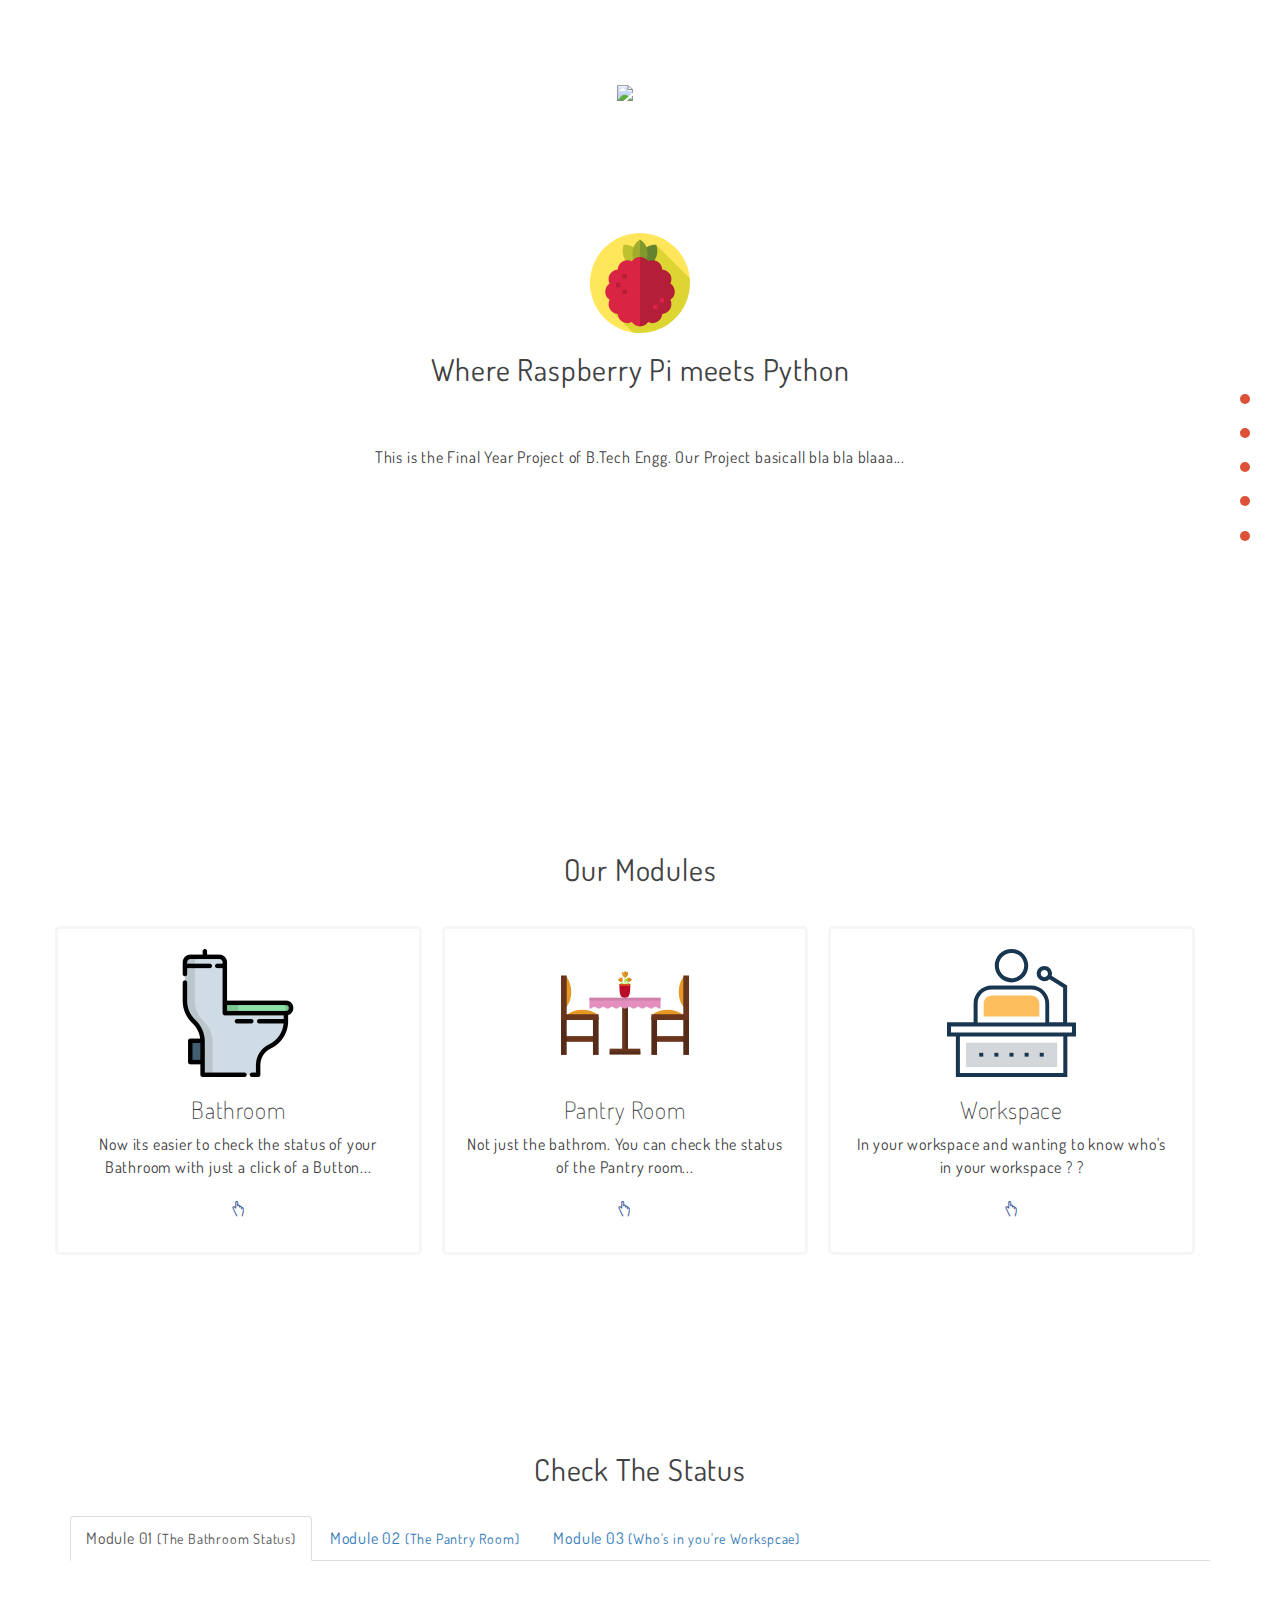
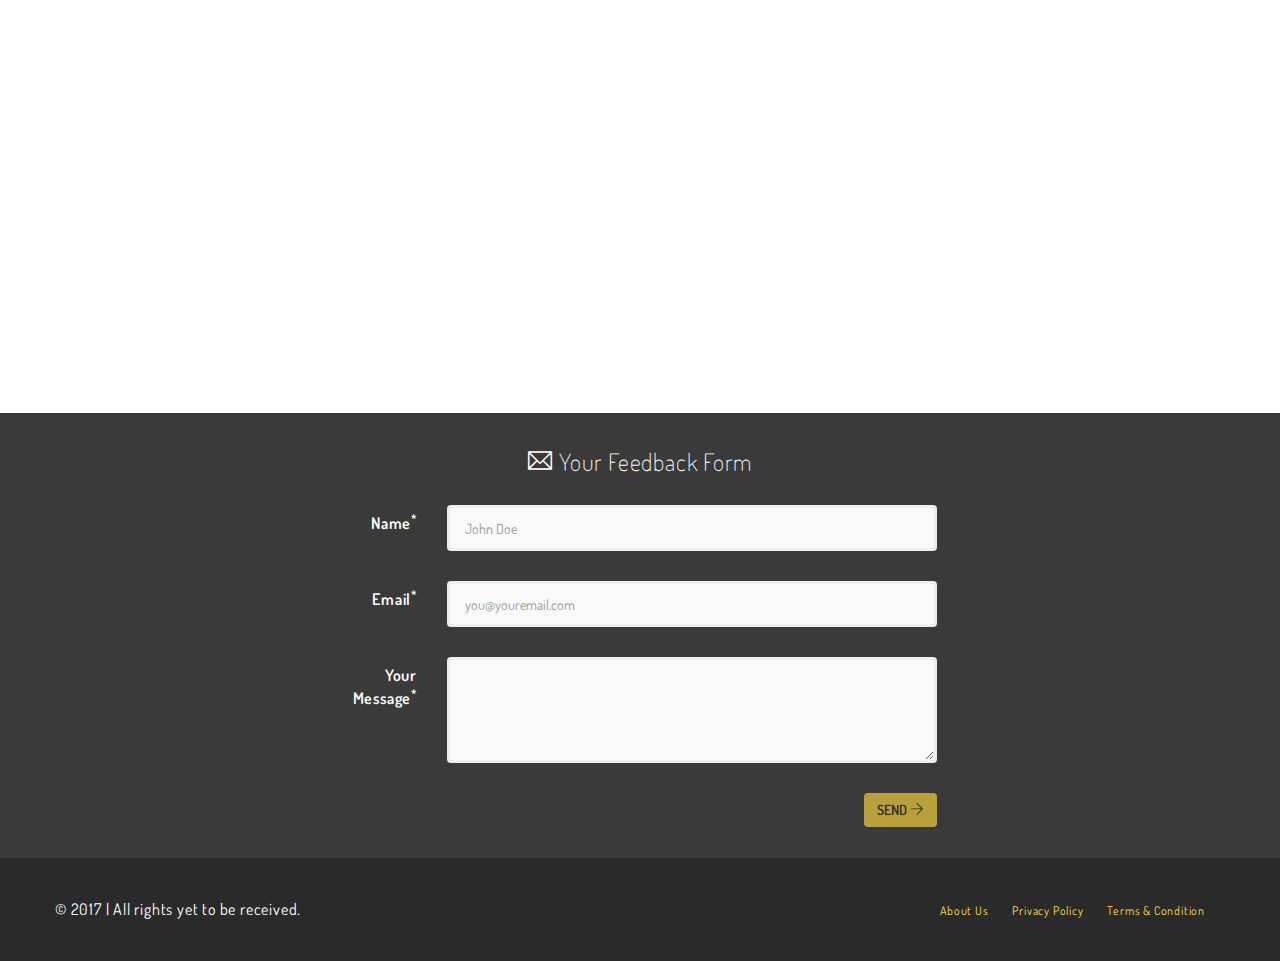
==== index.html @ 6760149a "Initial commit" ====
<!DOCTYPE html>
<html lang="en">

<head>
  <meta charset="utf-8">
  <meta http-equiv="X-UA-Compatible" content="IE=edge">
  <meta name="viewport" content="width=device-width, initial-scale=1">
  <meta name="description" content="Meetup is a free responsive single page bootstrap template by designerdada.com">
  <meta name="author" content="Akash Bhadange">
  <title>Python with pi. Where RaspberryPi meets Python</title>

  <!-- Bootstrap -->
  <link href="css/bootstrap.min.css" rel="stylesheet">
  <link href="css/style.css" rel="stylesheet">
  <link href="css/themify-icons.css" rel="stylesheet">
  <link href='css/dosis-font.css' rel='stylesheet' type='text/css'>
  <!-- HTML5 shim and Respond.js for IE8 support of HTML5 elements and media queries -->
  <!-- WARNING: Respond.js doesn't work if you view the page via file:// -->
  <!--[if lt IE 9]>
      <script src="https://oss.maxcdn.com/html5shiv/3.7.2/html5shiv.min.js"></script>
      <script src="https://oss.maxcdn.com/respond/1.4.2/respond.min.js"></script>
      <![endif]-->
</head>

<body id="page-top" data-spy="scroll" data-target=".side-menu">
  <nav class="side-menu">
    <ul>
      <li class="hidden active">
        <a class="page-scroll" href="#page-top"></a>
      </li>
      <li>
        <a href="#home" class="page-scroll">
          <span class="menu-title">Home</span>
          <span class="dot"></span>
        </a>
      </li>
      <li>
        <a href="#project" class="page-scroll">
          <span class="menu-title">Our Project</span>
          <span class="dot"></span>
        </a>
      </li>
      <li>
        <a href="#OurModules" class="page-scroll">
          <span class="menu-title">Our Modules</span>
          <span class="dot"></span>
        </a>
      </li><li>
        <a href="#status" class="page-scroll">
          <span class="menu-title">Check Status</span>
          <span class="dot"></span>
        </a>
      </li>
      <li>
        <a href="#contact" class="page-scroll">
          <span class="menu-title">Feedback</span>
          <span class="dot"></span>
        </a>
      </li>
    </ul>
  </nav>

  <div class="container-fluid">
    <!-- Start: Header -->
    <div class="row hero-header" id="home">
      <img src="img/pi.png" class="logo">
    <!-- End: Header -->
  </div>
    </div>

  <div class="container">
        <!-- Start: Desc -->
        <div class="row me-row content-ct" id="project">
            <img src="img/raspberry.svg" class="raspberry-img">
          <h2 class="row-title">Where Raspberry Pi meets Python</h2>
          <div class="col-lg-12 feature">
            <p>This is the Final Year Project of B.Tech Engg. Our Project basicall bla bla blaaa... </p>
          </div>
        </div>
      </div>

  <div class="container">
    <!-- Start: Speakers -->
    <div class="row me-row content-ct speaker" id="OurModules">
      <h2 class="row-title">Our Modules</h2>
      <div class="col-lg-4 col-md-4 col-sm-6 feature">
        <img src="img/shower.png" class="speaker-img">
        <h3>Bathroom</h3>
        <p>Now its easier to check the status of your Bathroom with just a click of a Button...</p>
        <ul class="speaker-social">
          <li><a href="/bathroom%20status.html"><span class="ti-hand-point-up"></span></a></li>
        </ul>
      </div>
      <div class="col-lg-4 col-md-4 col-sm-6 feature">
        <img src="img/dining-room.svg" class="speaker-img">
        <h3>Pantry Room</h3>
        <p>Not just the bathrom. You can check the status of the Pantry room...</p>
        <ul class="speaker-social">
          <li><a href="/Pantry%20Status.html"><span class="ti-hand-point-up"></span></a></li>
        </ul>
      </div>
      <div class="col-lg-4 col-md-4 col-sm-6 feature">
        <img src="img/workspace.svg" class="speaker-img">
        <h3>Workspace</h3>
        <p>In your workspace and wanting to know who's in your workspace ? ? </p>
        <ul class="speaker-social">
          <li><a href="#"><span class="ti-hand-point-up"></span></a></li>
        </ul>
      </div>
    </div>
    <!-- End: Speakers -->
  </div>

  <!-- Start: Schedule -->
  <div class="container">
    <div class="row me-row schedule" id="status">
      <h2 class="row-title content-ct">Check The Status</h2>
      <div class="col-md-12">
        <!-- Nav tabs -->
        <ul class="nav nav-tabs" role="tablist">
          <li role="presentation" class="active"><a href="#day-1" aria-controls="home" role="tab" data-toggle="tab">Module 01<small class="hidden-xs"> (The Bathroom Status)</small></a></li>
          <li role="presentation"><a href="#day-2" aria-controls="profile" role="tab" data-toggle="tab">Module 02 <small class="hidden-xs"> (The Pantry Room)</small></a></li>
          <li role="presentation"><a href="#day-3" aria-controls="messages" role="tab" data-toggle="tab">Module 03 <small class="hidden-xs"> (Who's in you're Workspcae)</small></a></li>
        </ul>

        <!-- Tab panes -->
        <div class="tab-content">
          <div role="tabpanel" class="tab-pane fade in active" id="day-1">
            <div class="row">

              </div>
          </div>
          <div role="tabpanel" class="tab-pane fade" id="day-2">
            <div class="row">

            </div>
          </div>
          <div role="tabpanel" class="tab-pane fade" id="day-3">
            <div class="row">

            </div>
          </div>
        </div>
      </div>
    </div>
  </div>
  <!-- End: Schedule -->

  <!-- Start: Footer -->
  <div class="container-fluid footer" id="contact">
    <div class="row contact">
      <div class="col-md-6 col-md-offset-3 contact-form">
        <h3 class="content-ct"><span class="ti-email"></span> Your Feedback Form</h3>
        <form class="form-horizontal" data-toggle="validator" role="form">
          <div class="form-group">
            <label for="name" class="col-sm-2 control-label">Name<sup>*</sup></label>
            <div class="col-sm-10">
              <input type="text" class="form-control" id="name" placeholder="John Doe" required>
              <div class="help-block with-errors pull-right"></div>
              <span class="form-control-feedback" aria-hidden="true"></span>
            </div>
          </div>
          <div class="form-group">
            <label for="email" class="col-sm-2 control-label">Email<sup>*</sup></label>
            <div class="col-sm-10">
              <input type="email" class="form-control" id="email" placeholder="you@youremail.com" required>
              <div class="help-block with-errors pull-right"></div>
              <span class="form-control-feedback" aria-hidden="true"></span>
            </div>
          </div>
          <div class="form-group">
            <label for="message" class="col-sm-2 control-label">Your Message<sup>*</sup></label>
            <div class="col-sm-10">
              <textarea id="message" class="form-control" rows="3" required></textarea>
              <div class="help-block with-errors pull-right"></div>
              <span class="form-control-feedback" aria-hidden="true"></span>
            </div>
          </div>
          <div class="form-group">
            <div class="col-sm-offset-3 col-sm-9">
              <button type="submit" id="submit" name="submit" class="btn btn-yellow pull-right">Send <span class="ti-arrow-right"></span></button>
            </div>
          </div>
        </form>
      </div>
    </div>
    <div class="row footer-credit">
      <div class="col-md-6 col-sm-6">
        <p>&copy; 2017 | All rights yet to be received.</p>
      </div>
      <div class="col-md-6 col-sm-6">
        <ul class="footer-menu">
          <li><a href="#">About Us</a></li>
          <li><a href="#">Privacy Policy</a></li>
          <li><a href="#">Terms &amp; Condition</a></li>
        </ul>
      </div>
    </div>
  </div>
  <!-- End: Footer -->

  <!-- jQuery (necessary for Bootstrap's JavaScript plugins) -->
  <script src="js/jquery.min.js"></script>
  <!-- Include all compiled plugins (below), or include individual files as needed -->
  <script src="js/bootstrap.min.js"></script>
  <script src="js/jquery.easing.min.js"></script>
  <script src="js/scrolling-nav.js"></script>
  <script src="js/validator.js"></script>
  <!-- Google Analytics -->
  <script>
    (function(i, s, o, g, r, a, m) {
      i['GoogleAnalyticsObject'] = r;
      i[r] = i[r] || function() {
        (i[r].q = i[r].q || []).push(arguments)
      }, i[r].l = 1 * new Date();
      a = s.createElement(o),
        m = s.getElementsByTagName(o)[0];
      a.async = 1;
      a.src = g;
      m.parentNode.insertBefore(a, m)
    })(window, document, 'script', '//www.google-analytics.com/analytics.js', 'ga');

    ga('create', 'UA-29231762-2', 'auto');
    ga('send', 'pageview');
  </script>
</body>

</html>
---- css/style.css ----
body {
	font-family: 'Dosis', sans-serif;
    color: #404142;
    font-size: 16px;
	letter-spacing: 0.8px;
}
h1, h2, h3, h4, h5, h6 {
	font-weight: 200;
}
ul {
	margin: 0;
	padding: 0;
	list-style: none;
}
a {
	-webkit-transition: all 0.3s;
  	-moz-transition: all 0.3s;
  	transition: all 0.3s;
}
a:hover, a:focus, a:active, a:visited {
    text-decoration: none;
    font-weight: 400;
}

/* Buttons override */
.btn {
	text-transform: uppercase;
    font-weight: 600;
}
.btn-lg {
	padding: 15px 40px;
    font-size: 16px;
    line-height: none;
    border-radius: 4px;
}
.btn-red {
	background-color: #dd5138;
	color: #fff;
}
.btn-yellow {
	background-color: #fcd93b;
	color: #2a2a2a;
	opacity: 0.8;
}
.btn-yellow:hover {
	opacity: 1;
}
.btn-yellow.disabled:hover,
.btn-yellow[disabled]:hover {
    opacity: 0.65;
}
.content-ct {
	text-align: center;
}

/* ------------------
	Navigation
------------------ */
.side-menu {
	position: fixed;
	right: 30px;
	top: 50%;
    transform: translateY(-73px);
    z-index: 99;
}
.side-menu ul li {
    text-align: right;
    margin: 10px 0;
}
.side-menu ul li a span {
	display: inline-block;
}
.side-menu ul li a span.menu-title {
	color: #fff;
    position: relative;
    margin-right: 10px;
    text-transform: uppercase;
    font-size: 12px;
    background-color: #dd5138;
    padding: 3px 10px;
    font-weight: 600;
    border-radius: 3px;
    -webkit-transition: -webkit-transform 0.2s, opacity 0.2s;
    -moz-transition: -moz-transform 0.2s, opacity 0.2s;
    transition: transform 0.2s, opacity 0.2s;
    -webkit-transform-origin: 100% 50%;
    -moz-transform-origin: 100% 50%;
    -ms-transform-origin: 100% 50%;
    -o-transform-origin: 100% 50%;
    transform-origin: 100% 50%;
    opacity: 0;
}
.side-menu ul li a:hover span.menu-title {
    opacity: 1;
}
.side-menu ul li a span.dot {
    position: relative;
    background-color: #dd5138;
    border-radius: 2em;
    height: 10px;
    width: 10px;
    -webkit-transition: all 0.3s;
  	-moz-transition: all 0.3s;
  	transition: all 0.3s;
}
.side-menu ul li a:hover span.dot {
	transform: scale(1.8);
}


.hero-header {
	position: relative;
	text-align: center;
	width: 100%;
	padding: 5em;
	color: #fff;
}
.hero-header h1 {
	margin: 1em 0 0 0;
}
.hero-header h4 {
	font-weight: normal;
	opacity: 0.6;
    letter-spacing: 1px;
    margin: 2em 0;
}
.hero-header .logo {
	max-width: 50%;
}
.hero-header .btn {
	margin-top: 3em;
}
.hero-header .rocket {
	max-width: 100%;
}
.me-row {
	padding: 50px 0;
    min-height: 600px;
}
.row-title {
	font-weight: 400;
}
.feature {
	padding: 20px;
	margin-top: 30px;
}
.feature span {
	font-size: 5em;
    color: #016cc7;
}

.raspberry-img{
 max-width: 100px;   
}

.speaker .feature {
	width: 31.333333%;
	-webkit-transition: all 0.3s;
  	-moz-transition: all 0.3s;
  	transition: all 0.3s;
  	margin-right: 20px;
  	border: 3px solid #f6f6f6;
    border-radius: 5px;
}
.speaker .feature:hover {
    box-shadow: 3px 3px 10px #ccc;
    transform: translateY(-10px);
}
.speaker-img {
	max-width: 40%;
}
ul.speaker-social li {
	list-style: none;
	display: inline-block;
	margin: 10px 5px;
}
ul.speaker-social li a {
	font-size: 0.2em;
	padding: 0 10px;
}
ul.speaker-social li a:hover {
	text-decoration: none;
}
a span.ti-facebook {
	color: #3b5998;
}

a span.ti-hand-point-up {
	color: #3b5998;
}

.tickets {
	background-color: #fcd93b;
}
.tickets .price {
	font-size: 4em;
	color: #dd5138;
    font-weight: 100;
}
.tickets .price sup {
	font-size: 0.4em;
}


.nav-tabs {
    margin-top: 20px;
}
.schedule .media {
	margin-top: 4em;
}
.schedule .media-object {
	max-width: 100px;
}
.schedule .media-heading {
	font-weight: 600;
    border-bottom: 2px solid #efefef;
    padding-bottom: 10px;
}
.schedule .media-body h5 {
	text-transform: uppercase;
	font-weight: 600;
}


.footer {
    background-color: #2a2a2a;
    margin-top: 30px;
    color: #fff;
}
.footer p {
    margin-bottom: 0;
}
.footer-credit {
    padding: 40px;
}
ul.footer-menu {
    text-align: right;
}
ul.footer-menu li {
    display: inline-block;
}
ul.footer-menu li a {
    font-size: 12px;
    color: #fcd93b;
    padding-right: 20px;
}
ul.footer-menu li a:hover {
    color: #dd5138;
}

.contact {
    background-color: #3a3a3a;
    color: #fff;
    padding: 1em;
}
.contact h3 {
    margin-bottom: 30px;
}
.form-control {
    padding: 20px 15px;
    border: 3px solid #eee;
    background-color: #f9f9f9;
    box-shadow: none;
}
.help-block {
    font-size: 12px;
}
.form-control-feedback {
    top: 15px;
    right: 15px;
}

.animated {
    -webkit-animation-duration: 5s;
    animation-duration: 5s;
    -webkit-animation-fill-mode: both;
    animation-fill-mode: both;
    -webkit-animation-timing-function: linear;
    animation-timing-function: linear;
    animation-iteration-count:infinite;
    -webkit-animation-iteration-count:infinite;
}

@-webkit-keyframes bounce {
    0%, 20%, 50%, 80%, 100% {-webkit-transform: translateY(0);}
    40% {-webkit-transform: translateY(-30px);}
    60% {-webkit-transform: translateY(-15px);}
}

@keyframes bounce {
    0%, 20%, 50%, 80%, 100% {transform: translateY(0);}
    40% {transform: translateY(-30px);}
    60% {transform: translateY(-15px);}
}

.bounce {
    -webkit-animation-name: bounce;
    animation-name: bounce;
}

/* ========================================
    Custom Media Queries
======================================== */

/* Mobile */

@media (max-width: 767px) {
    .hero-header {
        padding: 3em 1em 1em 1em;
        text-align: center;
        max-height: 550px;
    }
    .speaker .feature {
        width: 100%
    }
    .footer-credit {
        text-align: center;
        padding: 40px 20px;
    }
    ul.footer-menu {
        text-align: center;
        margin-top: 30px;
    }
}


/* iPad Portrait */

@media (min-width: 768px) and (max-width: 991px) {
    .hero-header {
        padding: 3em 1em 1em 1em;
        text-align: center;
    }
    .speaker .feature {
        width: 49%;
        margin-right: 7px;
    }
    ul.footer-menu {
        margin-top: 0;
    }
}


/* iPad Landscape */

@media (min-width: 992px) and (max-width: 1199px) {
    .speaker .feature {
        width: 49%;
        margin-right: 9px;
    }
}
---- css/themify-icons.css ----
@font-face {
	font-family: 'themify';
	src:url('../fonts/themify.eot?-fvbane');
	src:url('../fonts/themify.eot?#iefix-fvbane') format('embedded-opentype'),
		url('../fonts/themify.woff?-fvbane') format('woff'),
		url('../fonts/themify.ttf?-fvbane') format('truetype'),
		url('../fonts/themify.svg?-fvbane#themify') format('svg');
	font-weight: normal;
	font-style: normal;
}

[class^="ti-"], [class*=" ti-"] {
	font-family: 'themify';
	speak: none;
	font-style: normal;
	font-weight: normal;
	font-variant: normal;
	text-transform: none;
	line-height: 1;

	/* Better Font Rendering =========== */
	-webkit-font-smoothing: antialiased;
	-moz-osx-font-smoothing: grayscale;
}

.ti-wand:before {
	content: "\e600";
}
.ti-volume:before {
	content: "\e601";
}
.ti-user:before {
	content: "\e602";
}
.ti-unlock:before {
	content: "\e603";
}
.ti-unlink:before {
	content: "\e604";
}
.ti-trash:before {
	content: "\e605";
}
.ti-thought:before {
	content: "\e606";
}
.ti-target:before {
	content: "\e607";
}
.ti-tag:before {
	content: "\e608";
}
.ti-tablet:before {
	content: "\e609";
}
.ti-star:before {
	content: "\e60a";
}
.ti-spray:before {
	content: "\e60b";
}
.ti-signal:before {
	content: "\e60c";
}
.ti-shopping-cart:before {
	content: "\e60d";
}
.ti-shopping-cart-full:before {
	content: "\e60e";
}
.ti-settings:before {
	content: "\e60f";
}
.ti-search:before {
	content: "\e610";
}
.ti-zoom-in:before {
	content: "\e611";
}
.ti-zoom-out:before {
	content: "\e612";
}
.ti-cut:before {
	content: "\e613";
}
.ti-ruler:before {
	content: "\e614";
}
.ti-ruler-pencil:before {
	content: "\e615";
}
.ti-ruler-alt:before {
	content: "\e616";
}
.ti-bookmark:before {
	content: "\e617";
}
.ti-bookmark-alt:before {
	content: "\e618";
}
.ti-reload:before {
	content: "\e619";
}
.ti-plus:before {
	content: "\e61a";
}
.ti-pin:before {
	content: "\e61b";
}
.ti-pencil:before {
	content: "\e61c";
}
.ti-pencil-alt:before {
	content: "\e61d";
}
.ti-paint-roller:before {
	content: "\e61e";
}
.ti-paint-bucket:before {
	content: "\e61f";
}
.ti-na:before {
	content: "\e620";
}
.ti-mobile:before {
	content: "\e621";
}
.ti-minus:before {
	content: "\e622";
}
.ti-medall:before {
	content: "\e623";
}
.ti-medall-alt:before {
	content: "\e624";
}
.ti-marker:before {
	content: "\e625";
}
.ti-marker-alt:before {
	content: "\e626";
}
.ti-arrow-up:before {
	content: "\e627";
}
.ti-arrow-right:before {
	content: "\e628";
}
.ti-arrow-left:before {
	content: "\e629";
}
.ti-arrow-down:before {
	content: "\e62a";
}
.ti-lock:before {
	content: "\e62b";
}
.ti-location-arrow:before {
	content: "\e62c";
}
.ti-link:before {
	content: "\e62d";
}
.ti-layout:before {
	content: "\e62e";
}
.ti-layers:before {
	content: "\e62f";
}
.ti-layers-alt:before {
	content: "\e630";
}
.ti-key:before {
	content: "\e631";
}
.ti-import:before {
	content: "\e632";
}
.ti-image:before {
	content: "\e633";
}
.ti-heart:before {
	content: "\e634";
}
.ti-heart-broken:before {
	content: "\e635";
}
.ti-hand-stop:before {
	content: "\e636";
}
.ti-hand-open:before {
	content: "\e637";
}
.ti-hand-drag:before {
	content: "\e638";
}
.ti-folder:before {
	content: "\e639";
}
.ti-flag:before {
	content: "\e63a";
}
.ti-flag-alt:before {
	content: "\e63b";
}
.ti-flag-alt-2:before {
	content: "\e63c";
}
.ti-eye:before {
	content: "\e63d";
}
.ti-export:before {
	content: "\e63e";
}
.ti-exchange-vertical:before {
	content: "\e63f";
}
.ti-desktop:before {
	content: "\e640";
}
.ti-cup:before {
	content: "\e641";
}
.ti-crown:before {
	content: "\e642";
}
.ti-comments:before {
	content: "\e643";
}
.ti-comment:before {
	content: "\e644";
}
.ti-comment-alt:before {
	content: "\e645";
}
.ti-close:before {
	content: "\e646";
}
.ti-clip:before {
	content: "\e647";
}
.ti-angle-up:before {
	content: "\e648";
}
.ti-angle-right:before {
	content: "\e649";
}
.ti-angle-left:before {
	content: "\e64a";
}
.ti-angle-down:before {
	content: "\e64b";
}
.ti-check:before {
	content: "\e64c";
}
.ti-check-box:before {
	content: "\e64d";
}
.ti-camera:before {
	content: "\e64e";
}
.ti-announcement:before {
	content: "\e64f";
}
.ti-brush:before {
	content: "\e650";
}
.ti-briefcase:before {
	content: "\e651";
}
.ti-bolt:before {
	content: "\e652";
}
.ti-bolt-alt:before {
	content: "\e653";
}
.ti-blackboard:before {
	content: "\e654";
}
.ti-bag:before {
	content: "\e655";
}
.ti-move:before {
	content: "\e656";
}
.ti-arrows-vertical:before {
	content: "\e657";
}
.ti-arrows-horizontal:before {
	content: "\e658";
}
.ti-fullscreen:before {
	content: "\e659";
}
.ti-arrow-top-right:before {
	content: "\e65a";
}
.ti-arrow-top-left:before {
	content: "\e65b";
}
.ti-arrow-circle-up:before {
	content: "\e65c";
}
.ti-arrow-circle-right:before {
	content: "\e65d";
}
.ti-arrow-circle-left:before {
	content: "\e65e";
}
.ti-arrow-circle-down:before {
	content: "\e65f";
}
.ti-angle-double-up:before {
	content: "\e660";
}
.ti-angle-double-right:before {
	content: "\e661";
}
.ti-angle-double-left:before {
	content: "\e662";
}
.ti-angle-double-down:before {
	content: "\e663";
}
.ti-zip:before {
	content: "\e664";
}
.ti-world:before {
	content: "\e665";
}
.ti-wheelchair:before {
	content: "\e666";
}
.ti-view-list:before {
	content: "\e667";
}
.ti-view-list-alt:before {
	content: "\e668";
}
.ti-view-grid:before {
	content: "\e669";
}
.ti-uppercase:before {
	content: "\e66a";
}
.ti-upload:before {
	content: "\e66b";
}
.ti-underline:before {
	content: "\e66c";
}
.ti-truck:before {
	content: "\e66d";
}
.ti-timer:before {
	content: "\e66e";
}
.ti-ticket:before {
	content: "\e66f";
}
.ti-thumb-up:before {
	content: "\e670";
}
.ti-thumb-down:before {
	content: "\e671";
}
.ti-text:before {
	content: "\e672";
}
.ti-stats-up:before {
	content: "\e673";
}
.ti-stats-down:before {
	content: "\e674";
}
.ti-split-v:before {
	content: "\e675";
}
.ti-split-h:before {
	content: "\e676";
}
.ti-smallcap:before {
	content: "\e677";
}
.ti-shine:before {
	content: "\e678";
}
.ti-shift-right:before {
	content: "\e679";
}
.ti-shift-left:before {
	content: "\e67a";
}
.ti-shield:before {
	content: "\e67b";
}
.ti-notepad:before {
	content: "\e67c";
}
.ti-server:before {
	content: "\e67d";
}
.ti-quote-right:before {
	content: "\e67e";
}
.ti-quote-left:before {
	content: "\e67f";
}
.ti-pulse:before {
	content: "\e680";
}
.ti-printer:before {
	content: "\e681";
}
.ti-power-off:before {
	content: "\e682";
}
.ti-plug:before {
	content: "\e683";
}
.ti-pie-chart:before {
	content: "\e684";
}
.ti-paragraph:before {
	content: "\e685";
}
.ti-panel:before {
	content: "\e686";
}
.ti-package:before {
	content: "\e687";
}
.ti-music:before {
	content: "\e688";
}
.ti-music-alt:before {
	content: "\e689";
}
.ti-mouse:before {
	content: "\e68a";
}
.ti-mouse-alt:before {
	content: "\e68b";
}
.ti-money:before {
	content: "\e68c";
}
.ti-microphone:before {
	content: "\e68d";
}
.ti-menu:before {
	content: "\e68e";
}
.ti-menu-alt:before {
	content: "\e68f";
}
.ti-map:before {
	content: "\e690";
}
.ti-map-alt:before {
	content: "\e691";
}
.ti-loop:before {
	content: "\e692";
}
.ti-location-pin:before {
	content: "\e693";
}
.ti-list:before {
	content: "\e694";
}
.ti-light-bulb:before {
	content: "\e695";
}
.ti-Italic:before {
	content: "\e696";
}
.ti-info:before {
	content: "\e697";
}
.ti-infinite:before {
	content: "\e698";
}
.ti-id-badge:before {
	content: "\e699";
}
.ti-hummer:before {
	content: "\e69a";
}
.ti-home:before {
	content: "\e69b";
}
.ti-help:before {
	content: "\e69c";
}
.ti-headphone:before {
	content: "\e69d";
}
.ti-harddrives:before {
	content: "\e69e";
}
.ti-harddrive:before {
	content: "\e69f";
}
.ti-gift:before {
	content: "\e6a0";
}
.ti-game:before {
	content: "\e6a1";
}
.ti-filter:before {
	content: "\e6a2";
}
.ti-files:before {
	content: "\e6a3";
}
.ti-file:before {
	content: "\e6a4";
}
.ti-eraser:before {
	content: "\e6a5";
}
.ti-envelope:before {
	content: "\e6a6";
}
.ti-download:before {
	content: "\e6a7";
}
.ti-direction:before {
	content: "\e6a8";
}
.ti-direction-alt:before {
	content: "\e6a9";
}
.ti-dashboard:before {
	content: "\e6aa";
}
.ti-control-stop:before {
	content: "\e6ab";
}
.ti-control-shuffle:before {
	content: "\e6ac";
}
.ti-control-play:before {
	content: "\e6ad";
}
.ti-control-pause:before {
	content: "\e6ae";
}
.ti-control-forward:before {
	content: "\e6af";
}
.ti-control-backward:before {
	content: "\e6b0";
}
.ti-cloud:before {
	content: "\e6b1";
}
.ti-cloud-up:before {
	content: "\e6b2";
}
.ti-cloud-down:before {
	content: "\e6b3";
}
.ti-clipboard:before {
	content: "\e6b4";
}
.ti-car:before {
	content: "\e6b5";
}
.ti-calendar:before {
	content: "\e6b6";
}
.ti-book:before {
	content: "\e6b7";
}
.ti-bell:before {
	content: "\e6b8";
}
.ti-basketball:before {
	content: "\e6b9";
}
.ti-bar-chart:before {
	content: "\e6ba";
}
.ti-bar-chart-alt:before {
	content: "\e6bb";
}
.ti-back-right:before {
	content: "\e6bc";
}
.ti-back-left:before {
	content: "\e6bd";
}
.ti-arrows-corner:before {
	content: "\e6be";
}
.ti-archive:before {
	content: "\e6bf";
}
.ti-anchor:before {
	content: "\e6c0";
}
.ti-align-right:before {
	content: "\e6c1";
}
.ti-align-left:before {
	content: "\e6c2";
}
.ti-align-justify:before {
	content: "\e6c3";
}
.ti-align-center:before {
	content: "\e6c4";
}
.ti-alert:before {
	content: "\e6c5";
}
.ti-alarm-clock:before {
	content: "\e6c6";
}
.ti-agenda:before {
	content: "\e6c7";
}
.ti-write:before {
	content: "\e6c8";
}
.ti-window:before {
	content: "\e6c9";
}
.ti-widgetized:before {
	content: "\e6ca";
}
.ti-widget:before {
	content: "\e6cb";
}
.ti-widget-alt:before {
	content: "\e6cc";
}
.ti-wallet:before {
	content: "\e6cd";
}
.ti-video-clapper:before {
	content: "\e6ce";
}
.ti-video-camera:before {
	content: "\e6cf";
}
.ti-vector:before {
	content: "\e6d0";
}
.ti-themify-logo:before {
	content: "\e6d1";
}
.ti-themify-favicon:before {
	content: "\e6d2";
}
.ti-themify-favicon-alt:before {
	content: "\e6d3";
}
.ti-support:before {
	content: "\e6d4";
}
.ti-stamp:before {
	content: "\e6d5";
}
.ti-split-v-alt:before {
	content: "\e6d6";
}
.ti-slice:before {
	content: "\e6d7";
}
.ti-shortcode:before {
	content: "\e6d8";
}
.ti-shift-right-alt:before {
	content: "\e6d9";
}
.ti-shift-left-alt:before {
	content: "\e6da";
}
.ti-ruler-alt-2:before {
	content: "\e6db";
}
.ti-receipt:before {
	content: "\e6dc";
}
.ti-pin2:before {
	content: "\e6dd";
}
.ti-pin-alt:before {
	content: "\e6de";
}
.ti-pencil-alt2:before {
	content: "\e6df";
}
.ti-palette:before {
	content: "\e6e0";
}
.ti-more:before {
	content: "\e6e1";
}
.ti-more-alt:before {
	content: "\e6e2";
}
.ti-microphone-alt:before {
	content: "\e6e3";
}
.ti-magnet:before {
	content: "\e6e4";
}
.ti-line-double:before {
	content: "\e6e5";
}
.ti-line-dotted:before {
	content: "\e6e6";
}
.ti-line-dashed:before {
	content: "\e6e7";
}
.ti-layout-width-full:before {
	content: "\e6e8";
}
.ti-layout-width-default:before {
	content: "\e6e9";
}
.ti-layout-width-default-alt:before {
	content: "\e6ea";
}
.ti-layout-tab:before {
	content: "\e6eb";
}
.ti-layout-tab-window:before {
	content: "\e6ec";
}
.ti-layout-tab-v:before {
	content: "\e6ed";
}
.ti-layout-tab-min:before {
	content: "\e6ee";
}
.ti-layout-slider:before {
	content: "\e6ef";
}
.ti-layout-slider-alt:before {
	content: "\e6f0";
}
.ti-layout-sidebar-right:before {
	content: "\e6f1";
}
.ti-layout-sidebar-none:before {
	content: "\e6f2";
}
.ti-layout-sidebar-left:before {
	content: "\e6f3";
}
.ti-layout-placeholder:before {
	content: "\e6f4";
}
.ti-layout-menu:before {
	content: "\e6f5";
}
.ti-layout-menu-v:before {
	content: "\e6f6";
}
.ti-layout-menu-separated:before {
	content: "\e6f7";
}
.ti-layout-menu-full:before {
	content: "\e6f8";
}
.ti-layout-media-right-alt:before {
	content: "\e6f9";
}
.ti-layout-media-right:before {
	content: "\e6fa";
}
.ti-layout-media-overlay:before {
	content: "\e6fb";
}
.ti-layout-media-overlay-alt:before {
	content: "\e6fc";
}
.ti-layout-media-overlay-alt-2:before {
	content: "\e6fd";
}
.ti-layout-media-left-alt:before {
	content: "\e6fe";
}
.ti-layout-media-left:before {
	content: "\e6ff";
}
.ti-layout-media-center-alt:before {
	content: "\e700";
}
.ti-layout-media-center:before {
	content: "\e701";
}
.ti-layout-list-thumb:before {
	content: "\e702";
}
.ti-layout-list-thumb-alt:before {
	content: "\e703";
}
.ti-layout-list-post:before {
	content: "\e704";
}
.ti-layout-list-large-image:before {
	content: "\e705";
}
.ti-layout-line-solid:before {
	content: "\e706";
}
.ti-layout-grid4:before {
	content: "\e707";
}
.ti-layout-grid3:before {
	content: "\e708";
}
.ti-layout-grid2:before {
	content: "\e709";
}
.ti-layout-grid2-thumb:before {
	content: "\e70a";
}
.ti-layout-cta-right:before {
	content: "\e70b";
}
.ti-layout-cta-left:before {
	content: "\e70c";
}
.ti-layout-cta-center:before {
	content: "\e70d";
}
.ti-layout-cta-btn-right:before {
	content: "\e70e";
}
.ti-layout-cta-btn-left:before {
	content: "\e70f";
}
.ti-layout-column4:before {
	content: "\e710";
}
.ti-layout-column3:before {
	content: "\e711";
}
.ti-layout-column2:before {
	content: "\e712";
}
.ti-layout-accordion-separated:before {
	content: "\e713";
}
.ti-layout-accordion-merged:before {
	content: "\e714";
}
.ti-layout-accordion-list:before {
	content: "\e715";
}
.ti-ink-pen:before {
	content: "\e716";
}
.ti-info-alt:before {
	content: "\e717";
}
.ti-help-alt:before {
	content: "\e718";
}
.ti-headphone-alt:before {
	content: "\e719";
}
.ti-hand-point-up:before {
	content: "\e71a";
}
.ti-hand-point-right:before {
	content: "\e71b";
}
.ti-hand-point-left:before {
	content: "\e71c";
}
.ti-hand-point-down:before {
	content: "\e71d";
}
.ti-gallery:before {
	content: "\e71e";
}
.ti-face-smile:before {
	content: "\e71f";
}
.ti-face-sad:before {
	content: "\e720";
}
.ti-credit-card:before {
	content: "\e721";
}
.ti-control-skip-forward:before {
	content: "\e722";
}
.ti-control-skip-backward:before {
	content: "\e723";
}
.ti-control-record:before {
	content: "\e724";
}
.ti-control-eject:before {
	content: "\e725";
}
.ti-comments-smiley:before {
	content: "\e726";
}
.ti-brush-alt:before {
	content: "\e727";
}
.ti-youtube:before {
	content: "\e728";
}
.ti-vimeo:before {
	content: "\e729";
}
.ti-twitter:before {
	content: "\e72a";
}
.ti-time:before {
	content: "\e72b";
}
.ti-tumblr:before {
	content: "\e72c";
}
.ti-skype:before {
	content: "\e72d";
}
.ti-share:before {
	content: "\e72e";
}
.ti-share-alt:before {
	content: "\e72f";
}
.ti-rocket:before {
	content: "\e730";
}
.ti-pinterest:before {
	content: "\e731";
}
.ti-new-window:before {
	content: "\e732";
}
.ti-microsoft:before {
	content: "\e733";
}
.ti-list-ol:before {
	content: "\e734";
}
.ti-linkedin:before {
	content: "\e735";
}
.ti-layout-sidebar-2:before {
	content: "\e736";
}
.ti-layout-grid4-alt:before {
	content: "\e737";
}
.ti-layout-grid3-alt:before {
	content: "\e738";
}
.ti-layout-grid2-alt:before {
	content: "\e739";
}
.ti-layout-column4-alt:before {
	content: "\e73a";
}
.ti-layout-column3-alt:before {
	content: "\e73b";
}
.ti-layout-column2-alt:before {
	content: "\e73c";
}
.ti-instagram:before {
	content: "\e73d";
}
.ti-google:before {
	content: "\e73e";
}
.ti-github:before {
	content: "\e73f";
}
.ti-flickr:before {
	content: "\e740";
}
.ti-facebook:before {
	content: "\e741";
}
.ti-dropbox:before {
	content: "\e742";
}
.ti-dribbble:before {
	content: "\e743";
}
.ti-apple:before {
	content: "\e744";
}
.ti-android:before {
	content: "\e745";
}
.ti-save:before {
	content: "\e746";
}
.ti-save-alt:before {
	content: "\e747";
}
.ti-yahoo:before {
	content: "\e748";
}
.ti-wordpress:before {
	content: "\e749";
}
.ti-vimeo-alt:before {
	content: "\e74a";
}
.ti-twitter-alt:before {
	content: "\e74b";
}
.ti-tumblr-alt:before {
	content: "\e74c";
}
.ti-trello:before {
	content: "\e74d";
}
.ti-stack-overflow:before {
	content: "\e74e";
}
.ti-soundcloud:before {
	content: "\e74f";
}
.ti-sharethis:before {
	content: "\e750";
}
.ti-sharethis-alt:before {
	content: "\e751";
}
.ti-reddit:before {
	content: "\e752";
}
.ti-pinterest-alt:before {
	content: "\e753";
}
.ti-microsoft-alt:before {
	content: "\e754";
}
.ti-linux:before {
	content: "\e755";
}
.ti-jsfiddle:before {
	content: "\e756";
}
.ti-joomla:before {
	content: "\e757";
}
.ti-html5:before {
	content: "\e758";
}
.ti-flickr-alt:before {
	content: "\e759";
}
.ti-email:before {
	content: "\e75a";
}
.ti-drupal:before {
	content: "\e75b";
}
.ti-dropbox-alt:before {
	content: "\e75c";
}
.ti-css3:before {
	content: "\e75d";
}
.ti-rss:before {
	content: "\e75e";
}
.ti-rss-alt:before {
	content: "\e75f";
}
---- css/dosis-font.css ----
/* latin-ext */
@font-face {
  font-family: 'Dosis';
  font-style: normal;
  font-weight: 200;
  src: local('Dosis ExtraLight'), local('Dosis-ExtraLight'), url(../fonts/dosis/VK-RlLrn4NFhRGqPkj6IwBkAz4rYn47Zy2rvigWQf6w.woff2) format('woff2');
  unicode-range: U+0100-024F, U+1E00-1EFF, U+20A0-20AB, U+20AD-20CF, U+2C60-2C7F, U+A720-A7FF;
}
/* latin */
@font-face {
  font-family: 'Dosis';
  font-style: normal;
  font-weight: 200;
  src: local('Dosis ExtraLight'), local('Dosis-ExtraLight'), url(../fonts/dosis/RPKDmaFi75RJkvjWaDDb0nYhjbSpvc47ee6xR_80Hnw.woff2) format('woff2');
  unicode-range: U+0000-00FF, U+0131, U+0152-0153, U+02C6, U+02DA, U+02DC, U+2000-206F, U+2074, U+20AC, U+2212, U+2215, U+E0FF, U+EFFD, U+F000;
}
/* latin-ext */
@font-face {
  font-family: 'Dosis';
  font-style: normal;
  font-weight: 400;
  src: local('Dosis Regular'), local('Dosis-Regular'), url(../fonts/dosis/3isE9muMMOq1K7TQ7HkKvIDGDUGfDkXyfkzVDelzfFk.woff2) format('woff2');
  unicode-range: U+0100-024F, U+1E00-1EFF, U+20A0-20AB, U+20AD-20CF, U+2C60-2C7F, U+A720-A7FF;
}
/* latin */
@font-face {
  font-family: 'Dosis';
  font-style: normal;
  font-weight: 400;
  src: local('Dosis Regular'), local('Dosis-Regular'), url(../fonts/dosis/oaBFj7Fz9Y9_eW3k9Jd9X6CWcynf_cDxXwCLxiixG1c.woff2) format('woff2');
  unicode-range: U+0000-00FF, U+0131, U+0152-0153, U+02C6, U+02DA, U+02DC, U+2000-206F, U+2074, U+20AC, U+2212, U+2215, U+E0FF, U+EFFD, U+F000;
}
/* latin-ext */
@font-face {
  font-family: 'Dosis';
  font-style: normal;
  font-weight: 600;
  src: local('Dosis SemiBold'), local('Dosis-SemiBold'), url(../fonts/dosis/3isE9muMMOq1K7TQ7HkKvIDGDUGfDkXyfkzVDelzfFk.woff2) format('woff2');
  unicode-range: U+0100-024F, U+1E00-1EFF, U+20A0-20AB, U+20AD-20CF, U+2C60-2C7F, U+A720-A7FF;
}
/* latin */
@font-face {
  font-family: 'Dosis';
  font-style: normal;
  font-weight: 600;
  src: local('Dosis SemiBold'), local('Dosis-SemiBold'), url(../fonts/dosis/O6SOu9hYsPHTU43R17NS5XYhjbSpvc47ee6xR_80Hnw.woff2) format('woff2');
  unicode-range: U+0000-00FF, U+0131, U+0152-0153, U+02C6, U+02DA, U+02DC, U+2000-206F, U+2074, U+20AC, U+2212, U+2215, U+E0FF, U+EFFD, U+F000;
}
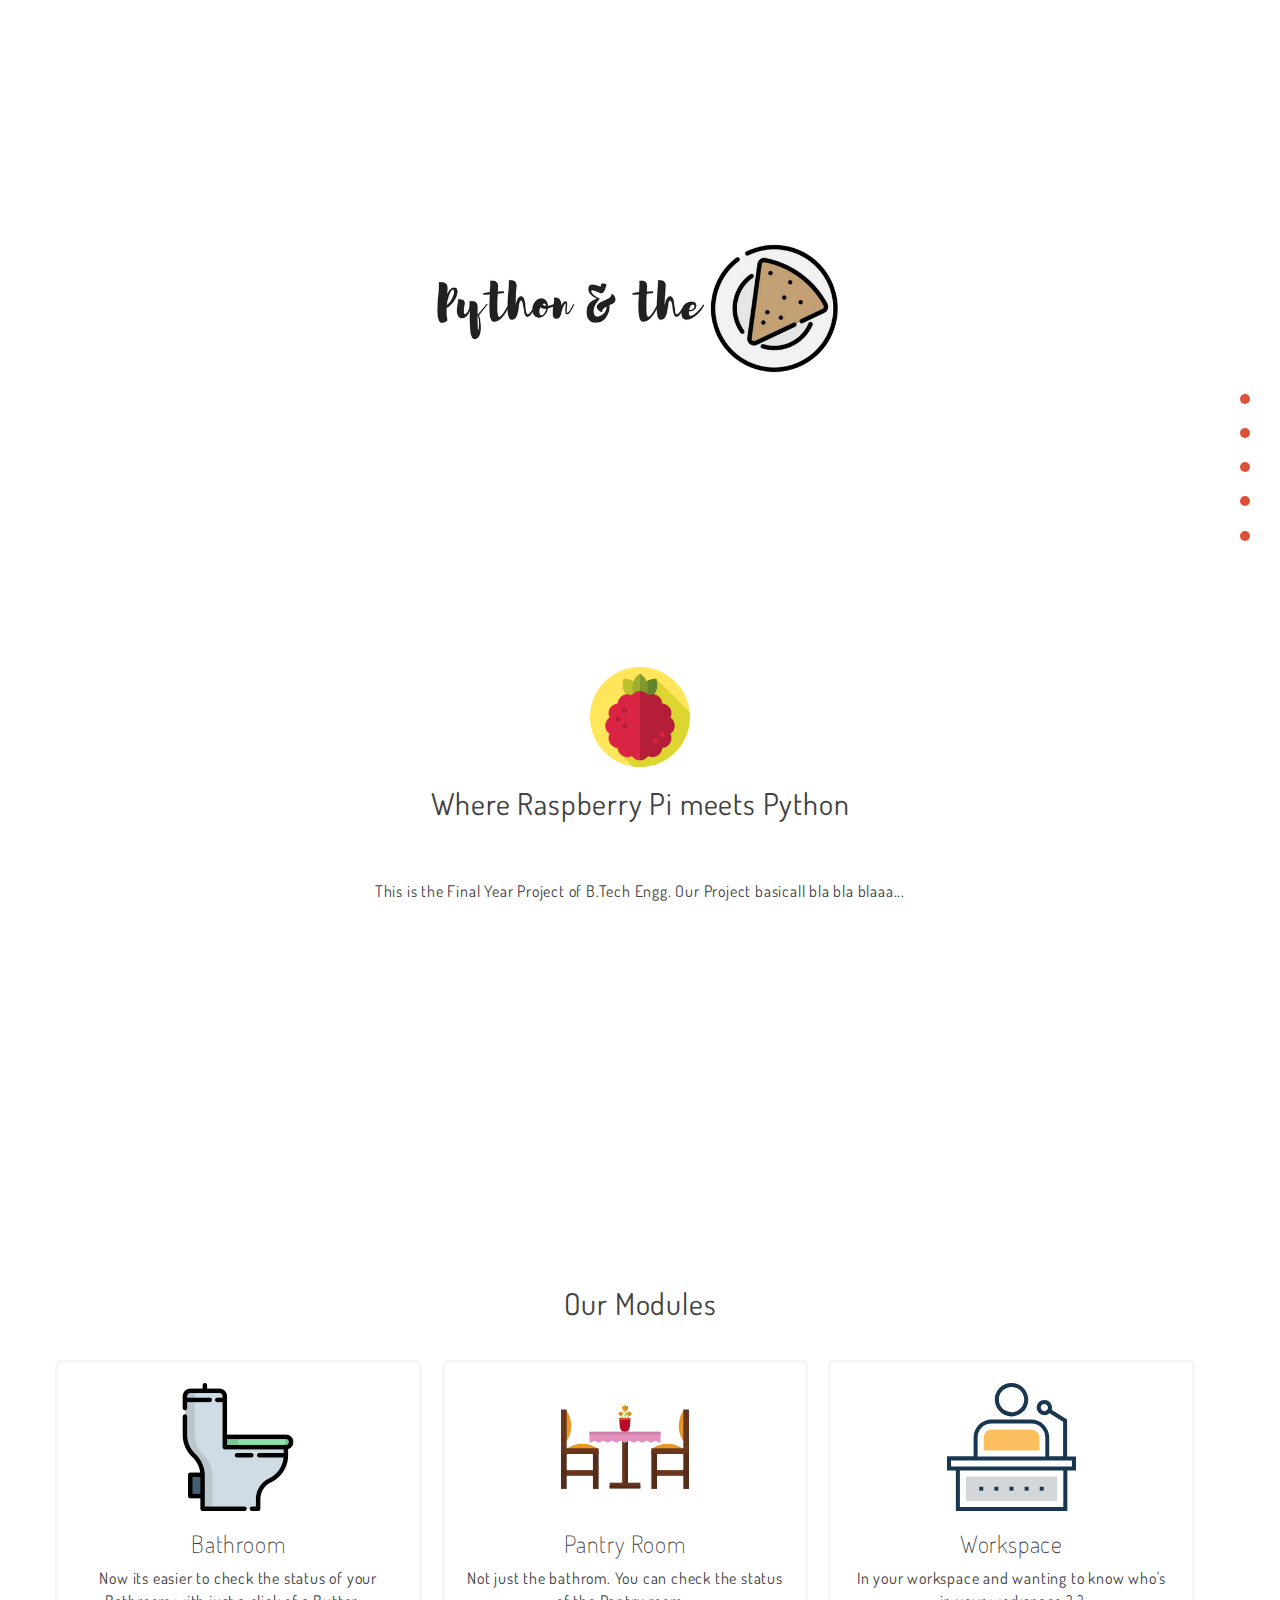
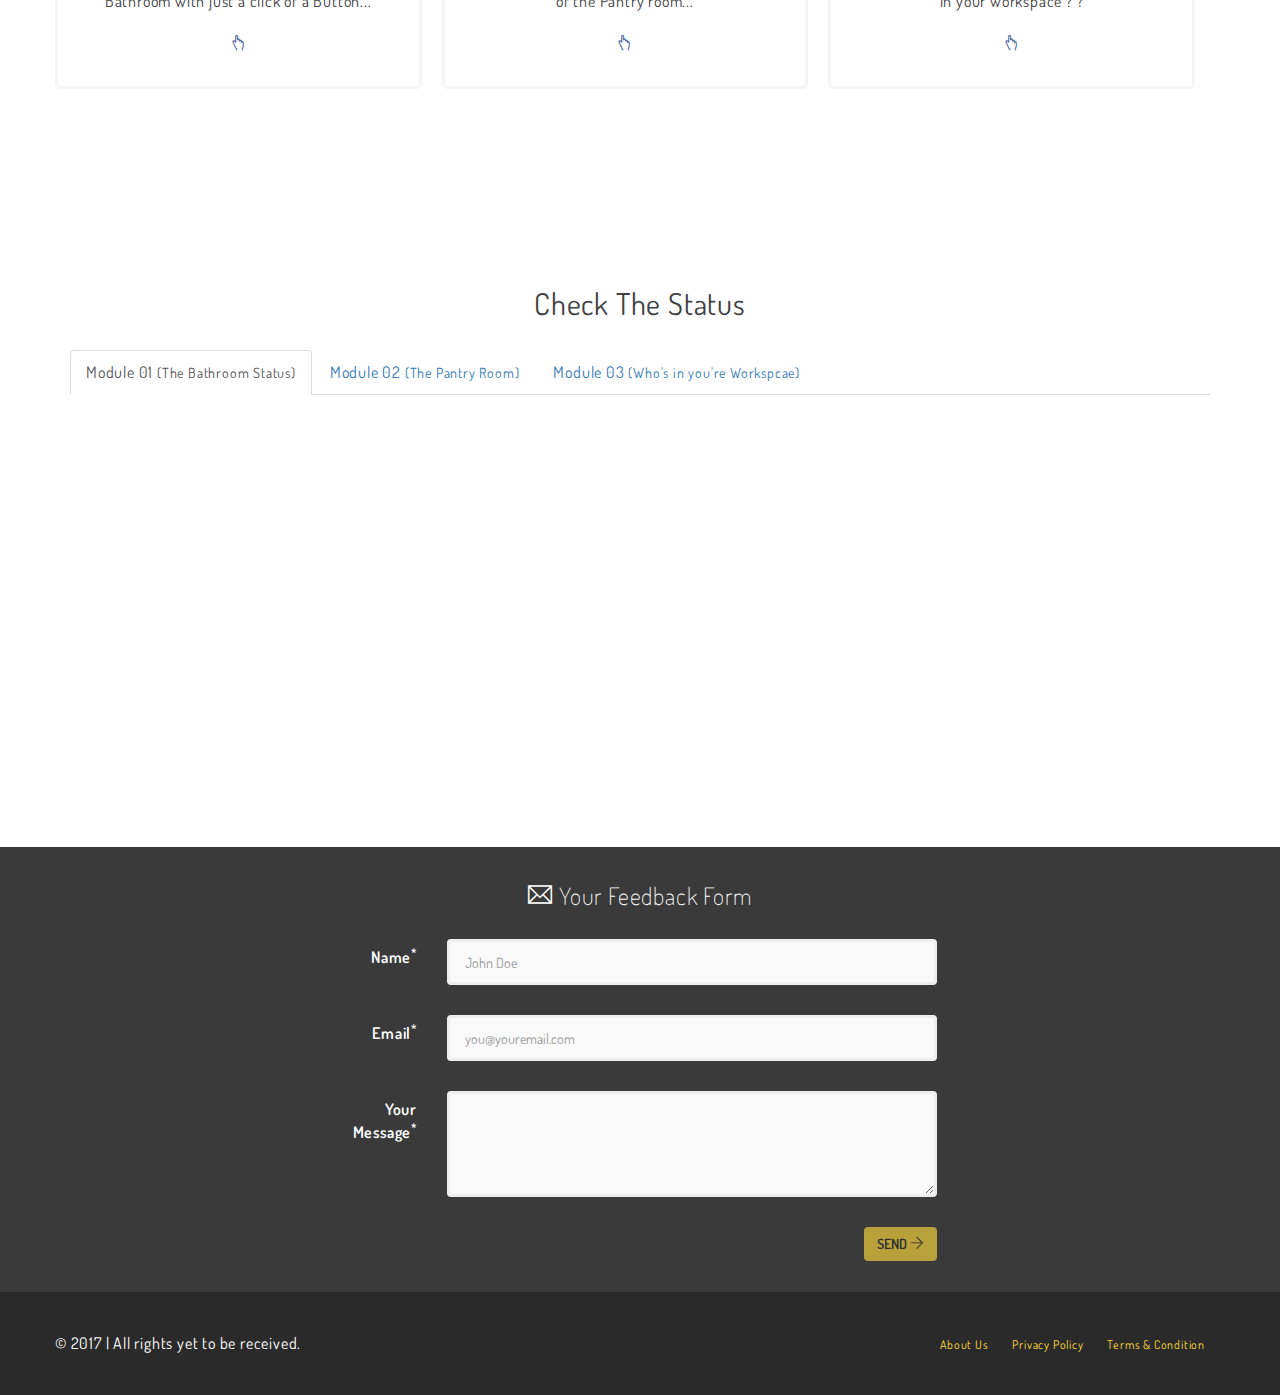
==== commit 72c0fea4: "Changes with the logo" ====
--- a/index.html
+++ b/index.html
@@ -63,7 +63,7 @@
   <div class="container-fluid">
     <!-- Start: Header -->
     <div class="row hero-header" id="home">
-      <img src="img/pi.png" class="logo">
+      <img src="img/Pi.jpg" class="logo">
     <!-- End: Header -->
   </div>
     </div>
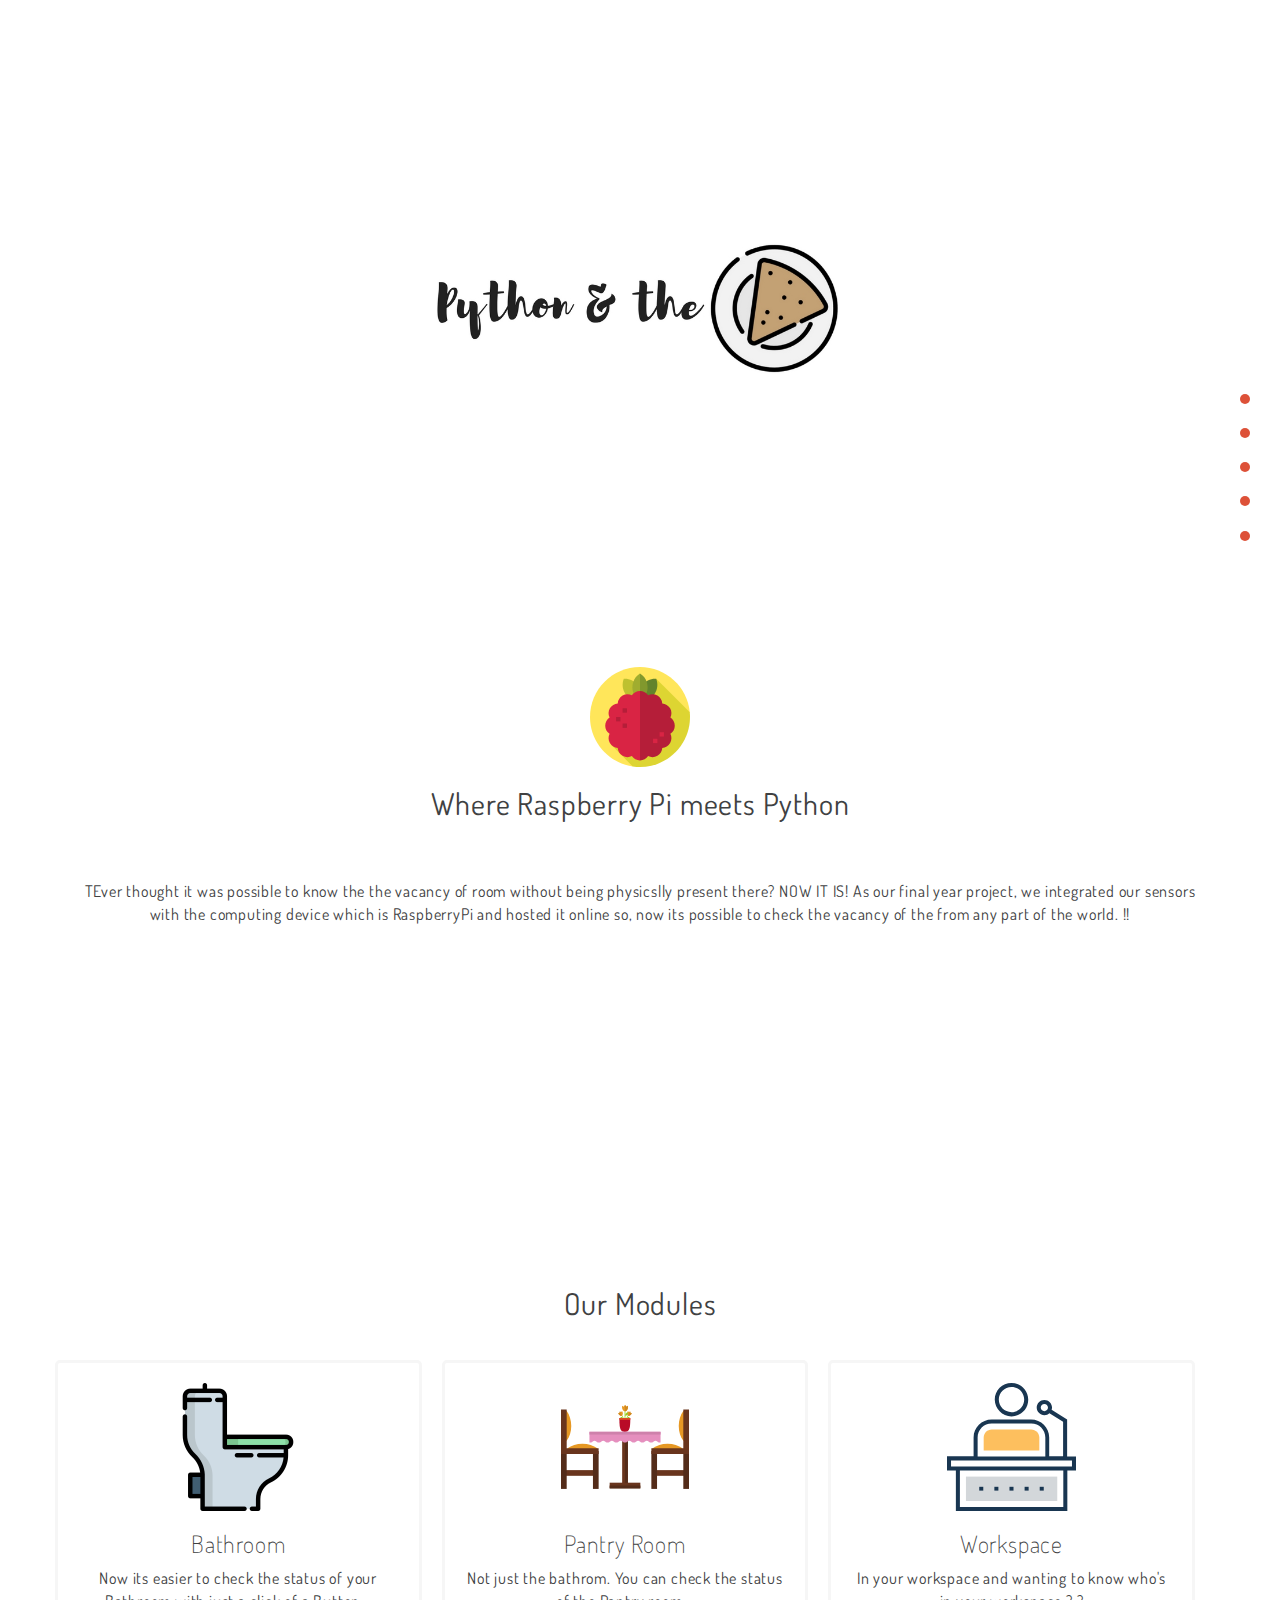
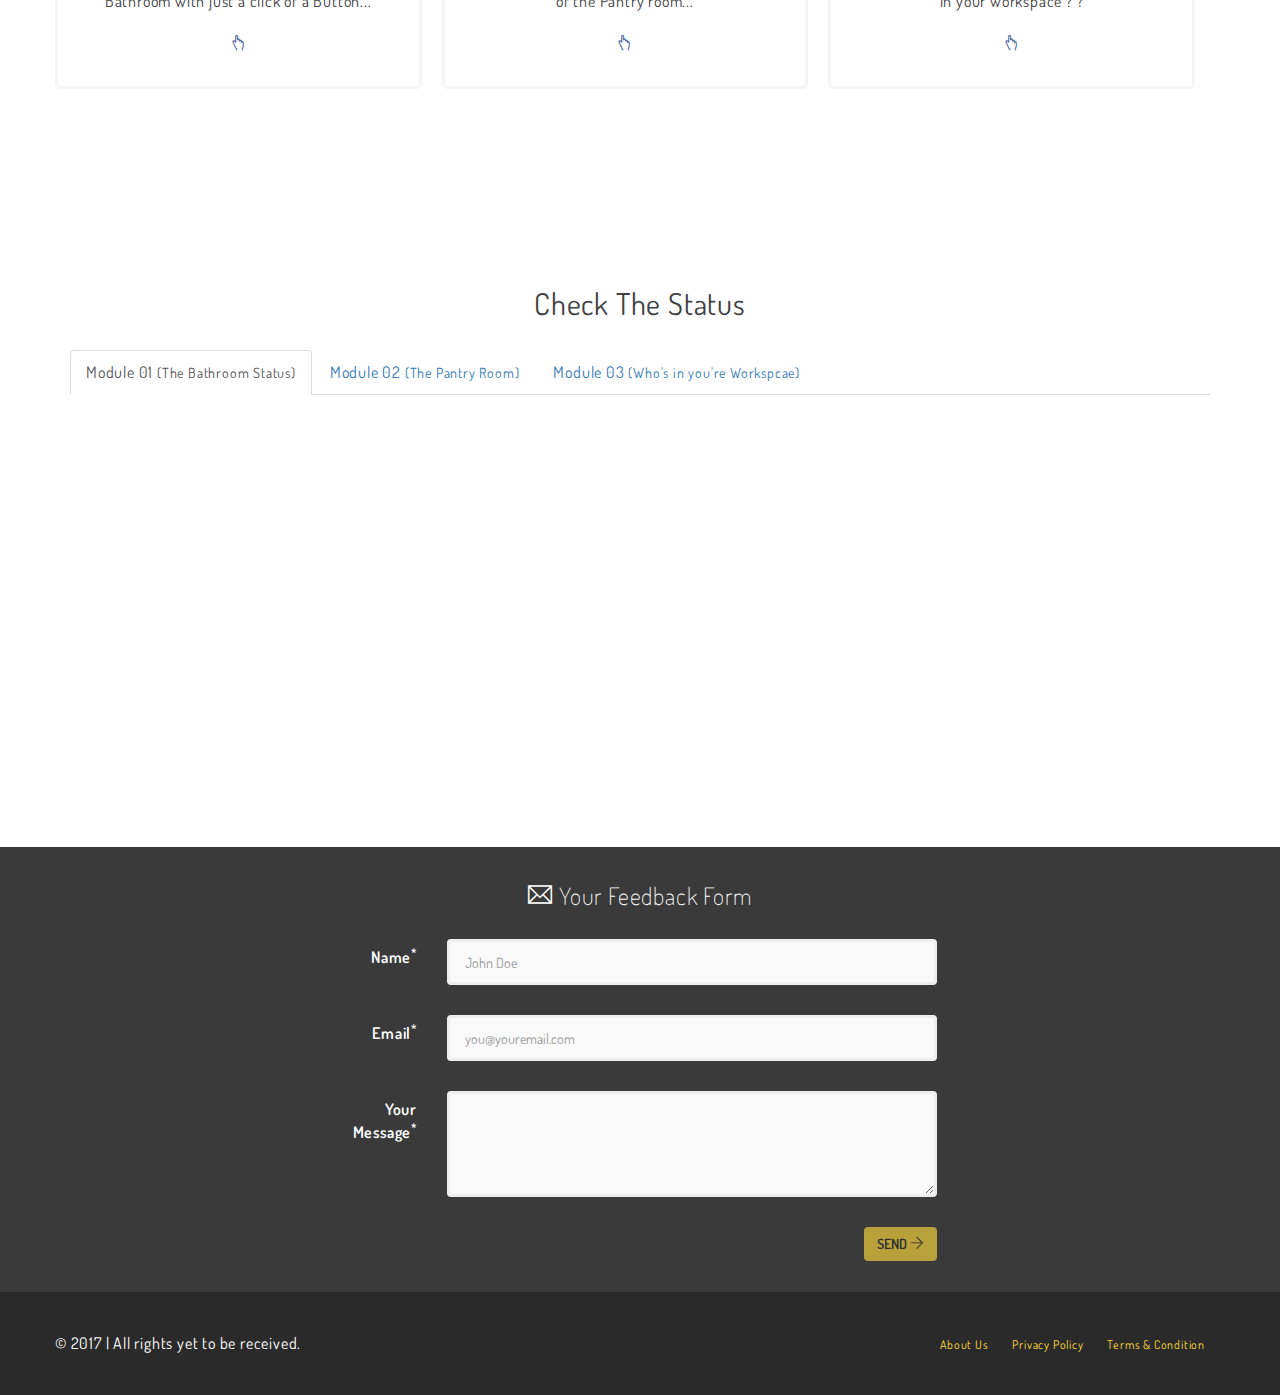
==== commit 93f997d1: "Some changes made with the front-end" ====
--- a/index.html
+++ b/index.html
@@ -74,7 +74,7 @@
             <img src="img/raspberry.svg" class="raspberry-img">
           <h2 class="row-title">Where Raspberry Pi meets Python</h2>
           <div class="col-lg-12 feature">
-            <p>This is the Final Year Project of B.Tech Engg. Our Project basicall bla bla blaaa... </p>
+            <p>TEver thought it was possible to know the the vacancy of room without being physicslly present there? NOW IT IS! As our final year project, we integrated our sensors with the computing device which is RaspberryPi and hosted it online so, now its possible to check the vacancy of the from any part of the world. !!  </p>
           </div>
         </div>
       </div>
@@ -104,7 +104,7 @@
         <h3>Workspace</h3>
         <p>In your workspace and wanting to know who's in your workspace ? ? </p>
         <ul class="speaker-social">
-          <li><a href="#"><span class="ti-hand-point-up"></span></a></li>
+          <li><a href="https://app.initialstate.com/#/"><span class="ti-hand-point-up"></span></a></li>
         </ul>
       </div>
     </div>
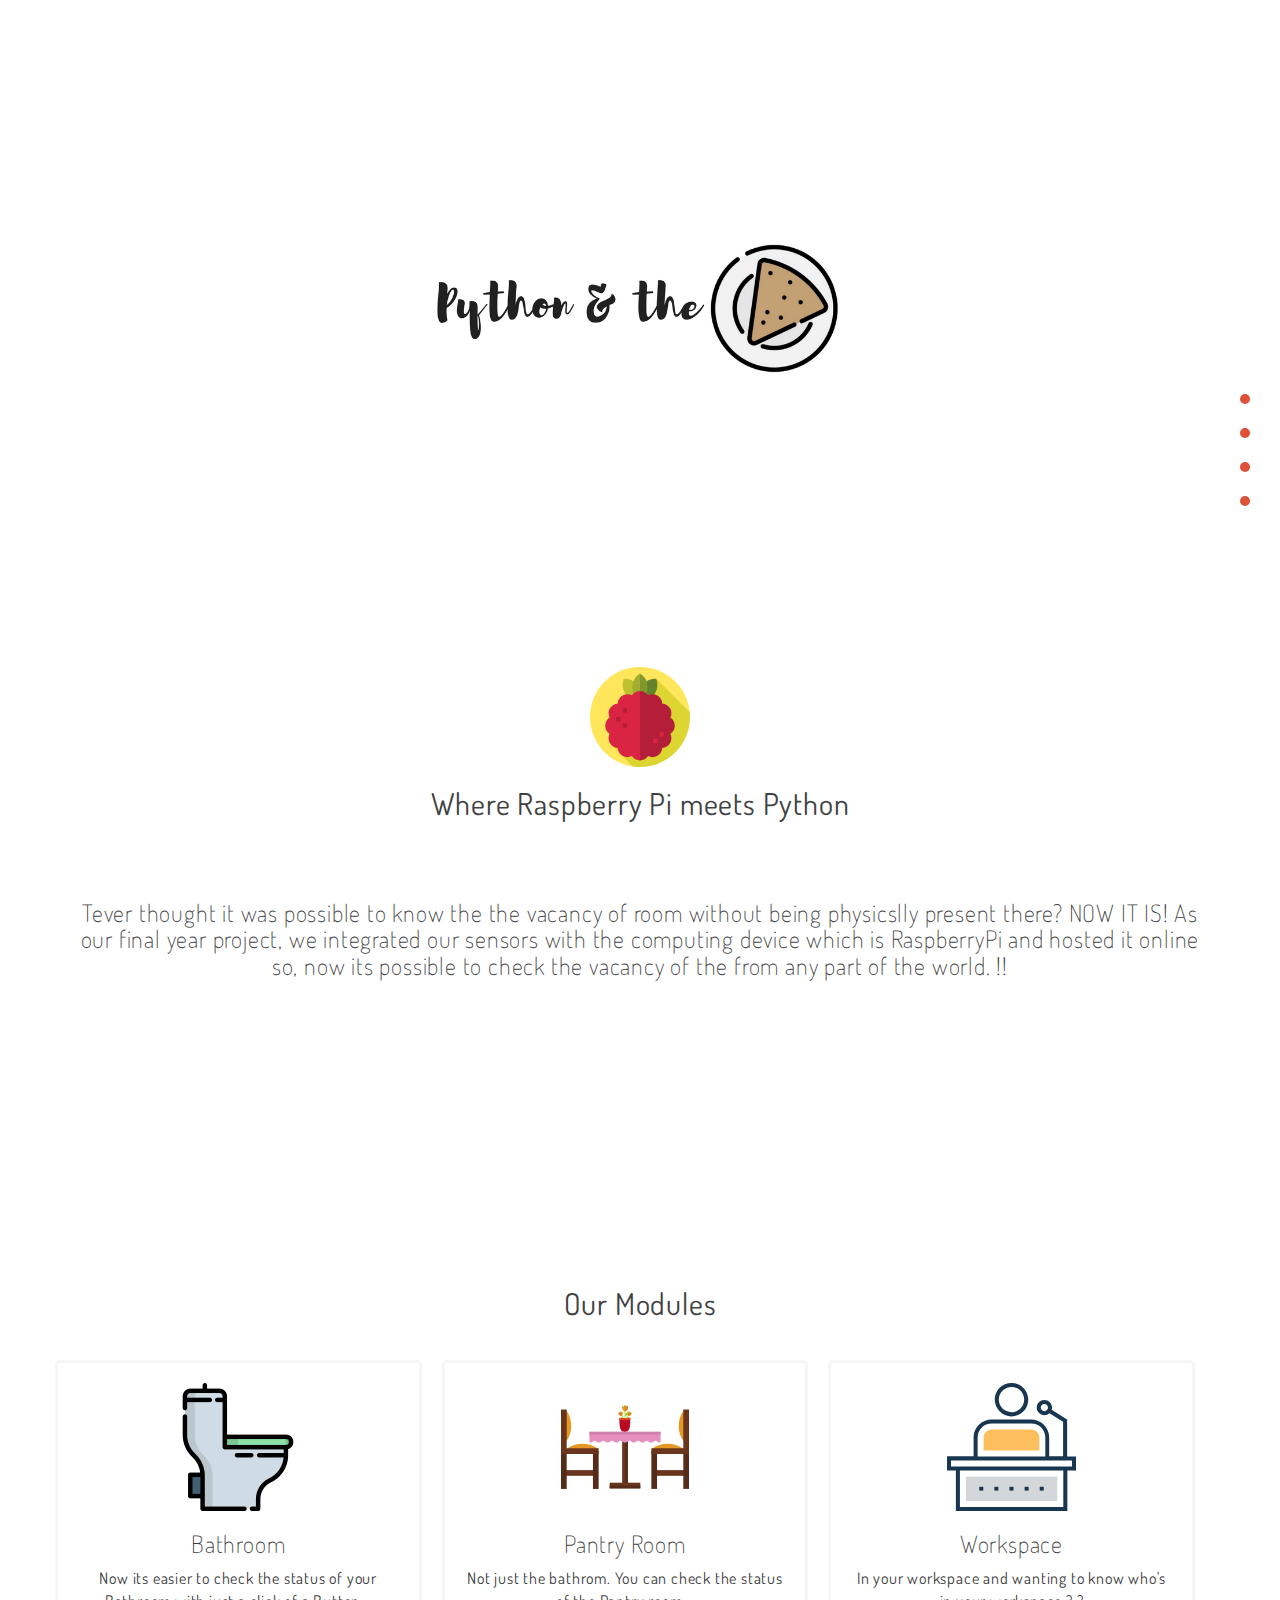
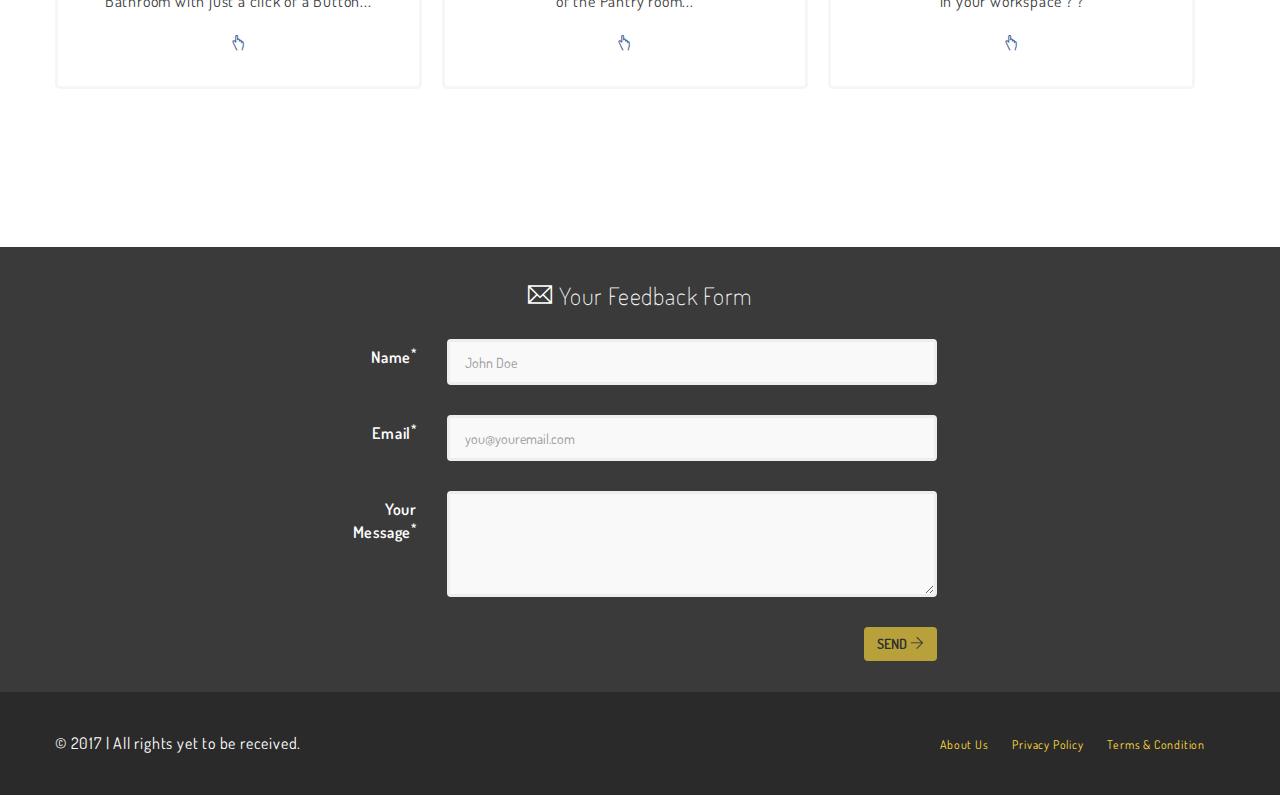
==== commit 16698570: "Ah snap.  Few changes again" ====
--- a/index.html
+++ b/index.html
@@ -45,11 +45,6 @@
           <span class="menu-title">Our Modules</span>
           <span class="dot"></span>
         </a>
-      </li><li>
-        <a href="#status" class="page-scroll">
-          <span class="menu-title">Check Status</span>
-          <span class="dot"></span>
-        </a>
       </li>
       <li>
         <a href="#contact" class="page-scroll">
@@ -74,7 +69,7 @@
             <img src="img/raspberry.svg" class="raspberry-img">
           <h2 class="row-title">Where Raspberry Pi meets Python</h2>
           <div class="col-lg-12 feature">
-            <p>TEver thought it was possible to know the the vacancy of room without being physicslly present there? NOW IT IS! As our final year project, we integrated our sensors with the computing device which is RaspberryPi and hosted it online so, now its possible to check the vacancy of the from any part of the world. !!  </p>
+            <h3>Tever thought it was possible to know the the vacancy of room without being physicslly present there? NOW IT IS! As our final year project, we integrated our sensors with the computing device which is RaspberryPi and hosted it online so, now its possible to check the vacancy of the from any part of the world. !!  </h3>
           </div>
         </div>
       </div>
@@ -110,41 +105,6 @@
     </div>
     <!-- End: Speakers -->
   </div>
-
-  <!-- Start: Schedule -->
-  <div class="container">
-    <div class="row me-row schedule" id="status">
-      <h2 class="row-title content-ct">Check The Status</h2>
-      <div class="col-md-12">
-        <!-- Nav tabs -->
-        <ul class="nav nav-tabs" role="tablist">
-          <li role="presentation" class="active"><a href="#day-1" aria-controls="home" role="tab" data-toggle="tab">Module 01<small class="hidden-xs"> (The Bathroom Status)</small></a></li>
-          <li role="presentation"><a href="#day-2" aria-controls="profile" role="tab" data-toggle="tab">Module 02 <small class="hidden-xs"> (The Pantry Room)</small></a></li>
-          <li role="presentation"><a href="#day-3" aria-controls="messages" role="tab" data-toggle="tab">Module 03 <small class="hidden-xs"> (Who's in you're Workspcae)</small></a></li>
-        </ul>
-
-        <!-- Tab panes -->
-        <div class="tab-content">
-          <div role="tabpanel" class="tab-pane fade in active" id="day-1">
-            <div class="row">
-
-              </div>
-          </div>
-          <div role="tabpanel" class="tab-pane fade" id="day-2">
-            <div class="row">
-
-            </div>
-          </div>
-          <div role="tabpanel" class="tab-pane fade" id="day-3">
-            <div class="row">
-
-            </div>
-          </div>
-        </div>
-      </div>
-    </div>
-  </div>
-  <!-- End: Schedule -->
 
   <!-- Start: Footer -->
   <div class="container-fluid footer" id="contact">
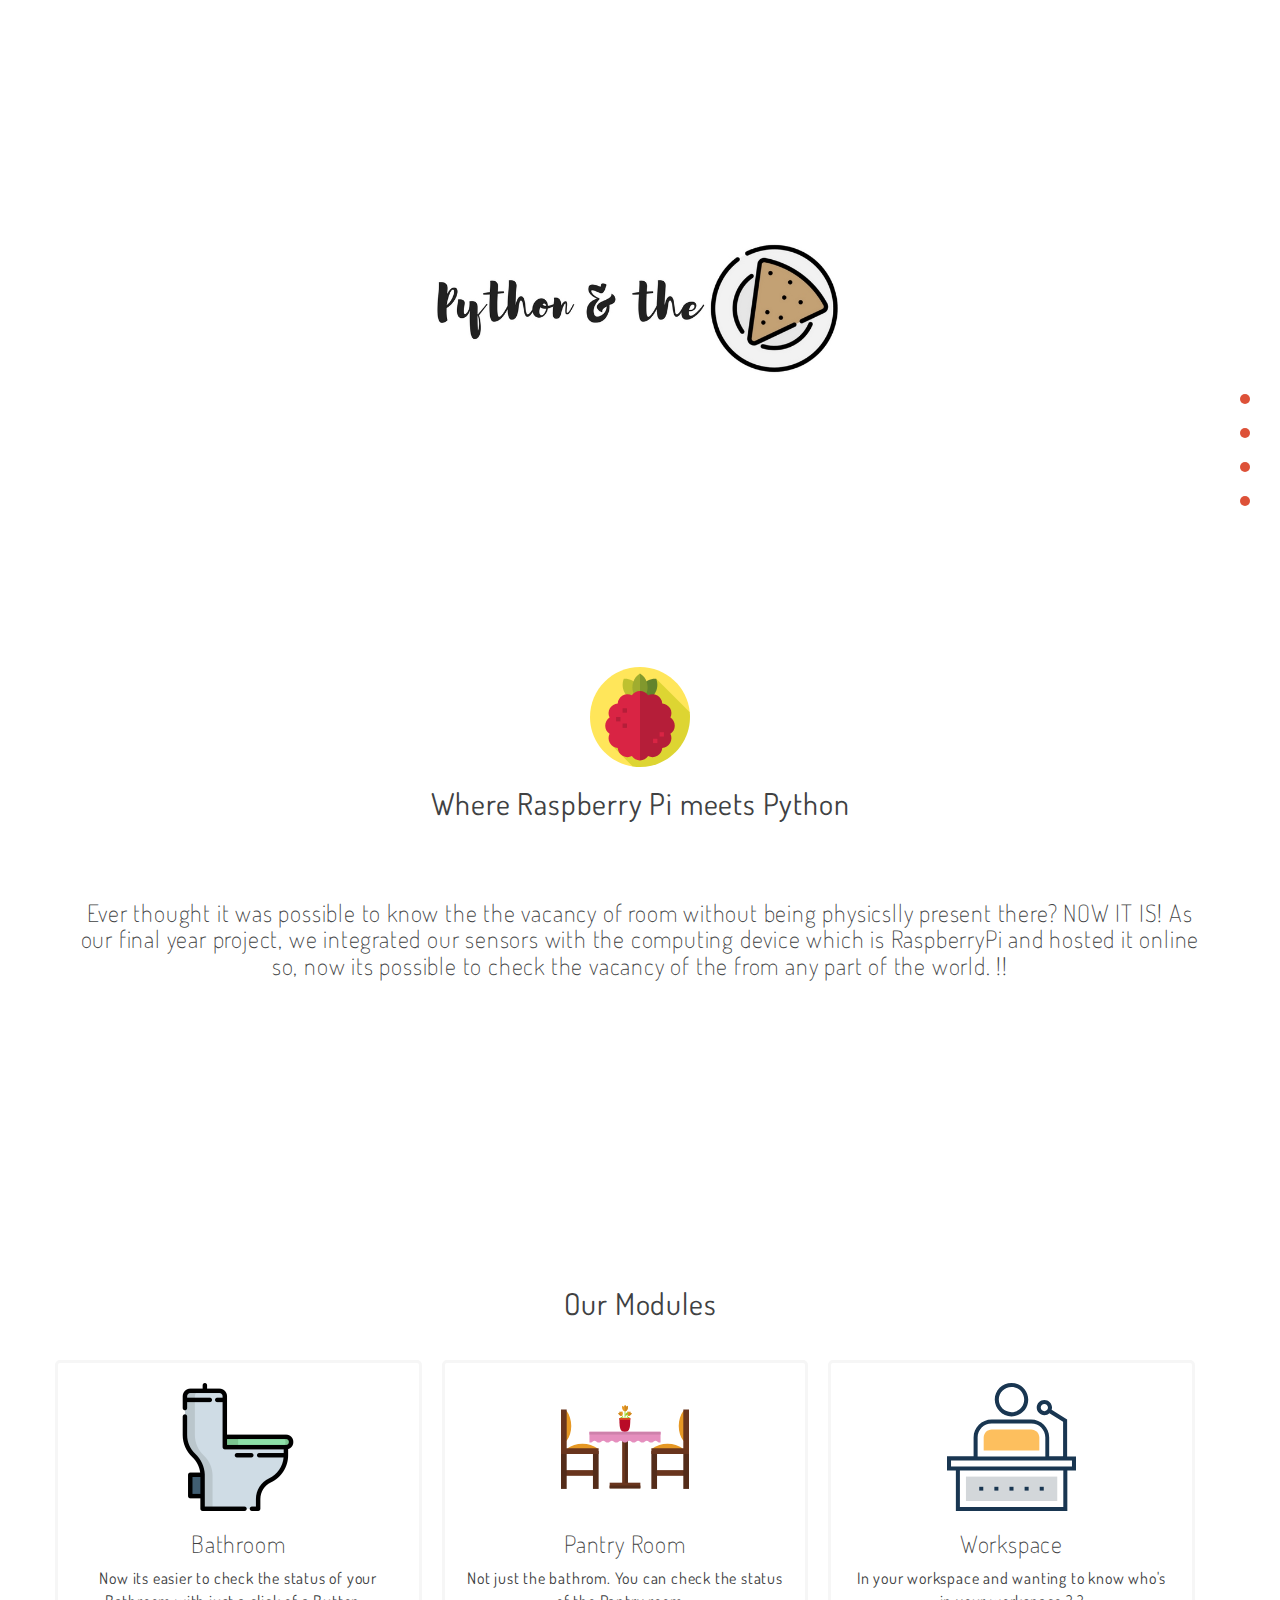
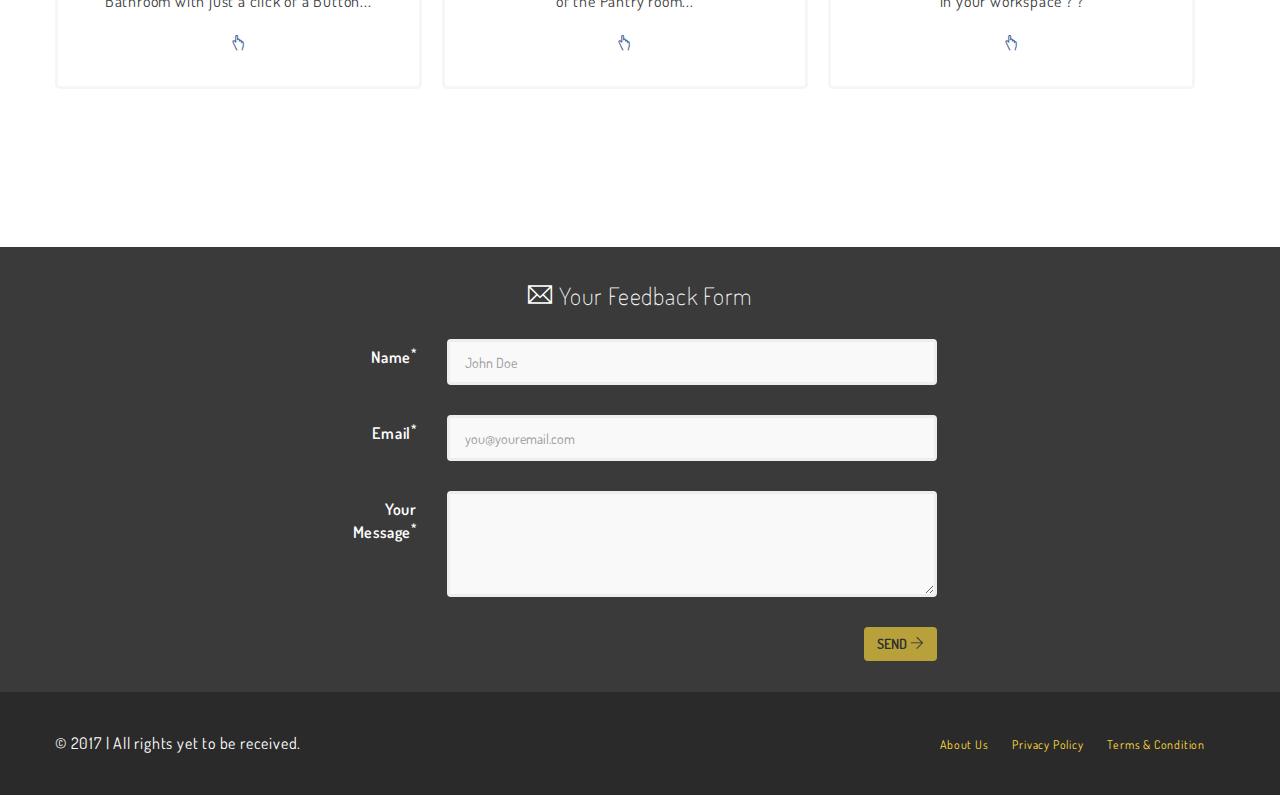
==== commit c89ad00c: "Typo again. Sanp" ====
--- a/index.html
+++ b/index.html
@@ -69,7 +69,7 @@
             <img src="img/raspberry.svg" class="raspberry-img">
           <h2 class="row-title">Where Raspberry Pi meets Python</h2>
           <div class="col-lg-12 feature">
-            <h3>Tever thought it was possible to know the the vacancy of room without being physicslly present there? NOW IT IS! As our final year project, we integrated our sensors with the computing device which is RaspberryPi and hosted it online so, now its possible to check the vacancy of the from any part of the world. !!  </h3>
+            <h3>Ever thought it was possible to know the the vacancy of room without being physicslly present there? NOW IT IS! As our final year project, we integrated our sensors with the computing device which is RaspberryPi and hosted it online so, now its possible to check the vacancy of the from any part of the world. !!  </h3>
           </div>
         </div>
       </div>
